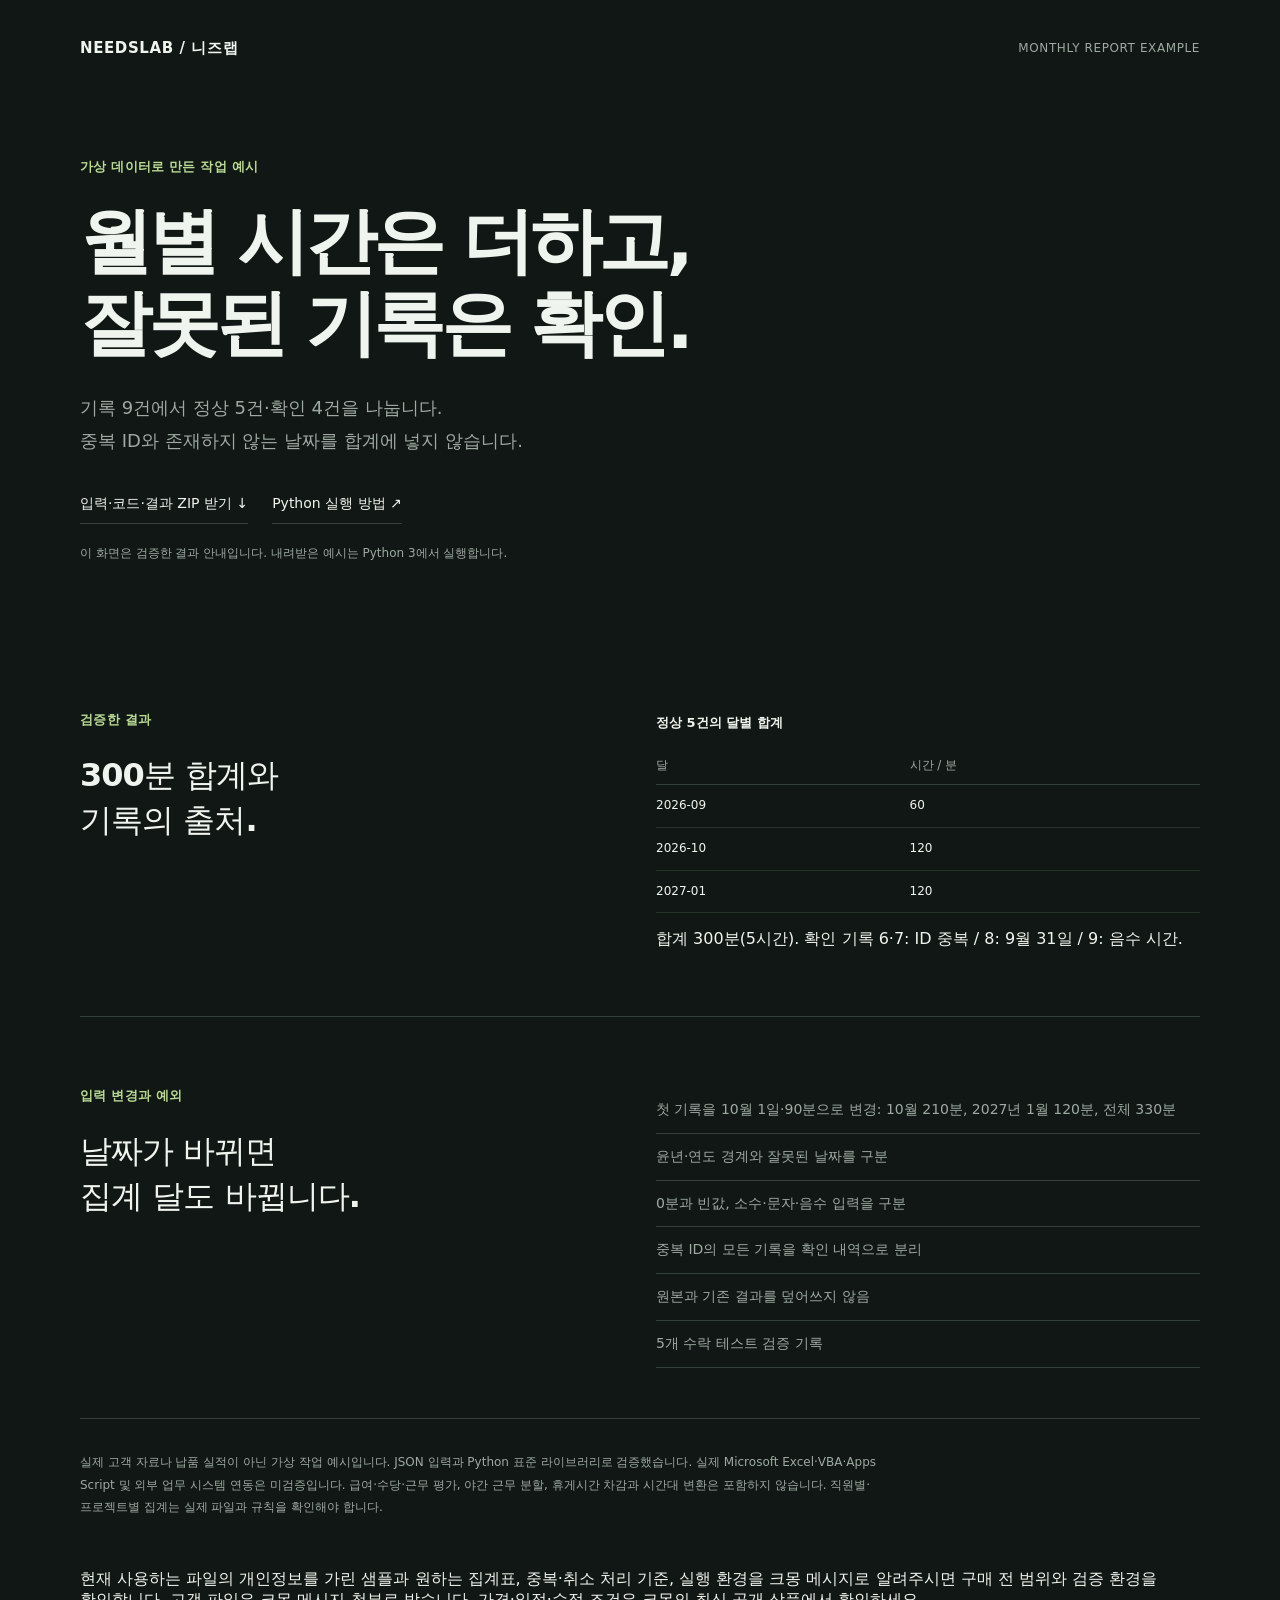
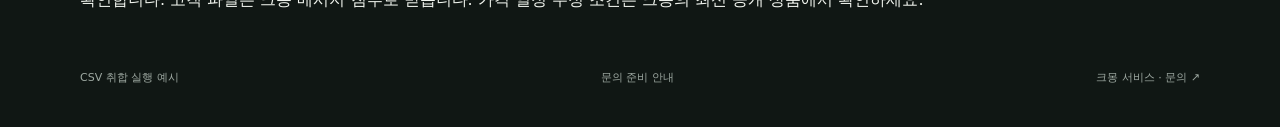
==== docs/monthly-worklog-example.html @ c30fd187 "Add verified fictional monthly worklog aggregation example" ====
<!doctype html>
<html lang="ko">
<head><meta charset="utf-8"><meta name="viewport" content="width=device-width,initial-scale=1"><title>월별 업무시간 집계 예시 | 니즈랩</title><meta name="description" content="가상 기록 9건을 월별로 집계하고 중복·잘못된 날짜를 분리하는 Python 작업 예시. 입력·코드·검증 결과를 확인하세요."><link rel="stylesheet" href="style.css"></head>
<body>
<header class="shell masthead"><a href="index.html">NEEDSLAB / 니즈랩</a><span>MONTHLY REPORT EXAMPLE</span></header>
<main class="shell">
<section class="hero"><p class="eyebrow">가상 데이터로 만든 작업 예시</p><h1>월별 시간은 더하고,<br>잘못된 기록은 확인.</h1><p class="intro">기록 9건에서 정상 5건·확인 4건을 나눕니다.<br>중복 ID와 존재하지 않는 날짜를 합계에 넣지 않습니다.</p><div class="actions"><a class="secondary" href="downloads/monthly-worklog-sample.zip" download>입력·코드·결과 ZIP 받기 ↓</a><a class="secondary" href="https://github.com/needsbuilder/excel-automation-demo/tree/main/monthly-worklog-example">Python 실행 방법 ↗</a></div><p class="micro">이 화면은 검증한 결과 안내입니다. 내려받은 예시는 Python 3에서 실행합니다.</p></section>
<section class="notes"><div><p class="eyebrow">검증한 결과</p><h2>300분 합계와<br>기록의 출처.</h2></div><div><table><caption>정상 5건의 달별 합계</caption><thead><tr><th scope="col">달</th><th scope="col">시간 / 분</th></tr></thead><tbody><tr><td>2026-09</td><td>60</td></tr><tr><td>2026-10</td><td>120</td></tr><tr><td>2027-01</td><td>120</td></tr></tbody></table><p>합계 300분(5시간). 확인 기록 6·7: ID 중복 / 8: 9월 31일 / 9: 음수 시간.</p></div></section>
<section class="notes"><div><p class="eyebrow">입력 변경과 예외</p><h2>날짜가 바뀌면<br>집계 달도 바뀝니다.</h2></div><ul><li>첫 기록을 10월 1일·90분으로 변경: 10월 210분, 2027년 1월 120분, 전체 330분</li><li>윤년·연도 경계와 잘못된 날짜를 구분</li><li>0분과 빈값, 소수·문자·음수 입력을 구분</li><li>중복 ID의 모든 기록을 확인 내역으로 분리</li><li>원본과 기존 결과를 덮어쓰지 않음</li><li><a href="https://github.com/needsbuilder/excel-automation-demo/blob/main/monthly-worklog-example/validation.json">5개 수락 테스트 검증 기록</a></li></ul></section>
<p class="boundary">실제 고객 자료나 납품 실적이 아닌 가상 작업 예시입니다. JSON 입력과 Python 표준 라이브러리로 검증했습니다. 실제 Microsoft Excel·VBA·Apps Script 및 외부 업무 시스템 연동은 미검증입니다. 급여·수당·근무 평가, 야간 근무 분할, 휴게시간 차감과 시간대 변환은 포함하지 않습니다. 직원별·프로젝트별 집계는 실제 파일과 규칙을 확인해야 합니다.</p>
<p>현재 사용하는 파일의 개인정보를 가린 샘플과 원하는 집계표, 중복·취소 처리 기준, 실행 환경을 <a href="https://kmong.com/gig/824498">크몽 메시지</a>로 알려주시면 구매 전 범위와 검증 환경을 확인합니다. 고객 파일은 크몽 메시지 첨부로 받습니다. 가격·일정·수정 조건은 크몽의 최신 공개 상품에서 확인하세요.</p>
</main><footer class="shell"><a href="index.html">CSV 취합 실행 예시</a><a href="https://github.com/needsbuilder/excel-automation-demo/blob/main/CONSULTATION.md">문의 준비 안내</a><a href="https://kmong.com/gig/824498">크몽 서비스 · 문의 ↗</a></footer>
</body></html>
---- docs/style.css ----
:root{color-scheme:dark;--bg:#101714;--pane:#19211d;--muted:#9ea9a2;--line:#344039;--fg:#f0f4ee;--accent:#b9d995;font-family:system-ui,-apple-system,BlinkMacSystemFont,"Apple SD Gothic Neo","Malgun Gothic",sans-serif}
*{box-sizing:border-box}body{margin:0;background:var(--bg);color:var(--fg);word-break:keep-all;overflow-wrap:anywhere}a{color:inherit;text-decoration:none}button,input{font:inherit}button,a{touch-action:manipulation}.shell{max-width:1200px;margin:auto;padding:0 40px}.masthead{display:flex;justify-content:space-between;align-items:center;gap:20px;height:96px;font-size:12px;letter-spacing:.05em}.masthead>a{font-size:15px;font-weight:700}.masthead>span{color:var(--muted)}.hero{padding:62px 0 66px}.eyebrow{color:var(--accent);font-size:13px;font-weight:600;letter-spacing:.02em;margin:0 0 24px}h1{font-size:clamp(40px,6vw,72px);line-height:1.14;letter-spacing:-.055em;font-weight:600;margin:0}.intro{color:var(--muted);font-size:18px;line-height:1.8;margin:28px 0}.actions{display:flex;gap:24px;align-items:center;flex-wrap:wrap}button{cursor:pointer;border:0;border-radius:6px;background:var(--accent);padding:16px 22px;color:#15200d;font-size:15px;font-weight:650}.actions button span{margin-left:26px}.secondary{font-size:14px;border-bottom:1px solid var(--line);padding:10px 0}.micro{font-size:12px;color:var(--muted);margin-top:19px;line-height:1.7}.workspace{display:grid;grid-template-columns:1fr 1.18fr;border:1px solid var(--line);border-radius:12px;overflow:hidden}.input-pane,.output-pane{padding:30px;min-width:0}.input-pane{background:var(--pane);border-right:1px solid var(--line)}.section-label{display:flex;justify-content:space-between;gap:14px;font-size:10px;letter-spacing:.04em;color:var(--muted)}h2{font-size:25px;line-height:1.4;font-weight:550;letter-spacing:-.03em;margin:24px 0 12px}.input-pane>p,.upload p{font-size:12px;color:var(--muted);line-height:1.9}.files{margin:26px 0 20px;display:grid;gap:14px}.file{border:1px solid var(--line);padding:17px;border-radius:6px;background:var(--bg)}.file>strong{font-size:14px}.file>span{float:right;color:var(--muted);font-size:12px}.file>p{font-size:12px;color:var(--muted);line-height:1.6;margin-bottom:0}.upload{font-size:12px;border-top:1px solid var(--line);padding-top:20px}.upload summary{cursor:pointer;font-size:13px}.upload label{display:block;margin:15px 0 10px}.upload input{max-width:100%;color:var(--muted);font-size:12px}.upload .quiet{margin-top:14px}.stats{display:grid;grid-template-columns:.8fr .8fr 1.4fr;gap:14px;padding:14px 0 22px}.stats strong{display:block;font-size:clamp(24px,3vw,34px);font-weight:600;letter-spacing:-.05em;font-variant-numeric:tabular-nums}.stats span{display:block;margin-top:7px;font-size:11px;color:var(--muted)}#message{color:var(--muted);font-size:12px;line-height:1.8;min-height:44px}.table-wrap{overflow:auto;margin-top:22px}table{width:100%;border-collapse:collapse;font-size:12px;line-height:1.8;text-align:left}caption{text-align:left;font-size:13px;font-weight:600;margin-bottom:12px}th{font-weight:500;color:var(--muted);border-bottom:1px solid var(--line);padding:8px 0}td{padding:10px 0;border-bottom:1px solid #27322b;vertical-align:top}th+th,td+td{padding-left:18px}#branches td:last-child,#branches th:last-child{text-align:right;font-variant-numeric:tabular-nums}.quiet{background:transparent;color:var(--fg);border:1px solid var(--line);font-size:12px;padding:11px 15px;font-weight:500}#download{margin-top:24px}button:disabled{opacity:.4;cursor:default}.notes{padding:70px 0 50px;display:grid;grid-template-columns:1fr 1fr;gap:32px;border-bottom:1px solid var(--line)}.notes h2{font-size:32px;margin:0}.notes ul{list-style:none;padding:0;margin:0}.notes li{font-size:14px;line-height:1.7;padding:11px 0;border-bottom:1px solid var(--line);color:var(--muted)}.boundary{font-size:12px;line-height:1.9;color:var(--muted);max-width:800px;padding:20px 0 34px}footer{display:flex;justify-content:space-between;gap:20px;align-items:center;font-size:11px;color:var(--muted);min-height:100px}button:hover:not(:disabled),a:hover{opacity:.85}:focus-visible{outline:2px solid var(--accent);outline-offset:5px}
.output-pane{scroll-margin-top:20px}
@media(max-width:760px){.shell{padding:0 22px}.masthead{height:80px}.masthead>span{display:none}.hero{padding:40px 0 48px}.intro{font-size:16px}.workspace{grid-template-columns:1fr}.input-pane{border-right:0;border-bottom:1px solid var(--line)}.input-pane,.output-pane{padding:24px}.notes{grid-template-columns:1fr;padding-top:48px;gap:25px}.notes h2{font-size:28px}footer{align-items:flex-start;flex-direction:column;justify-content:center;gap:14px;padding-bottom:24px}.stats{gap:8px}}
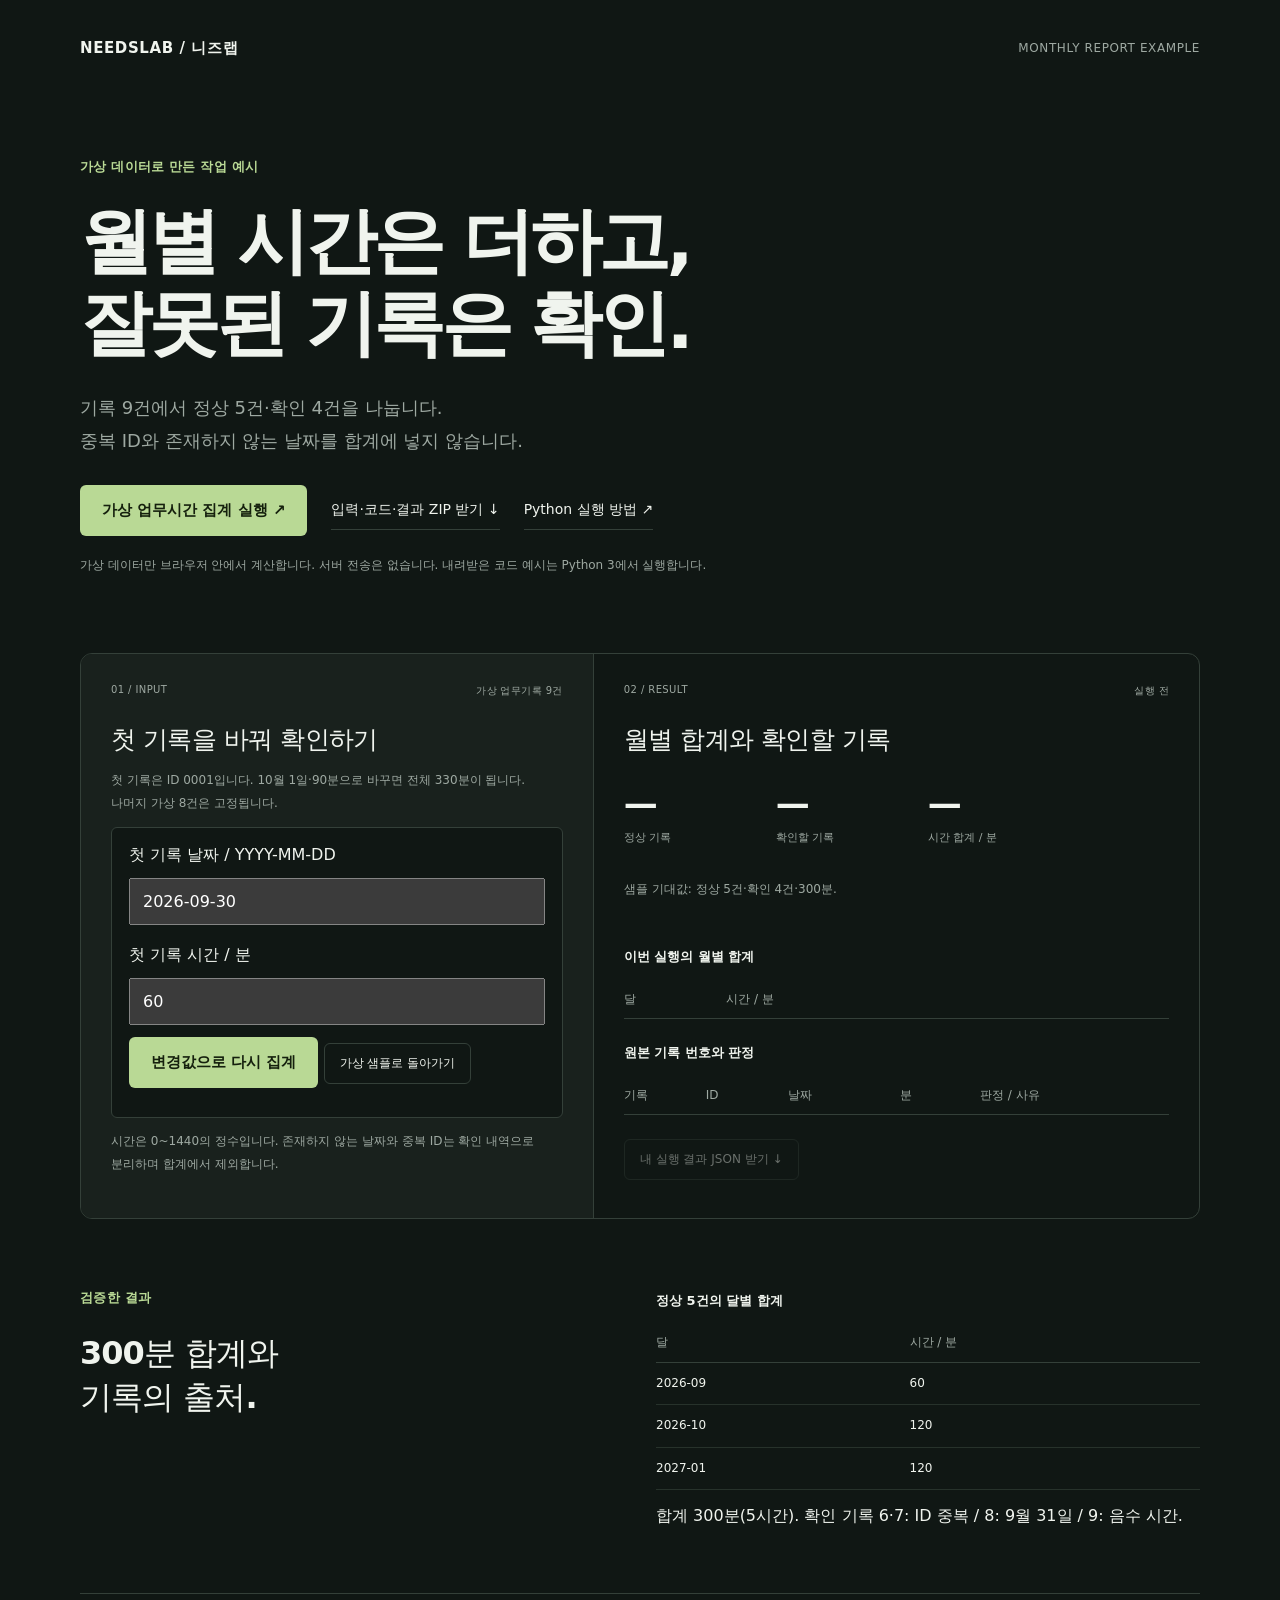
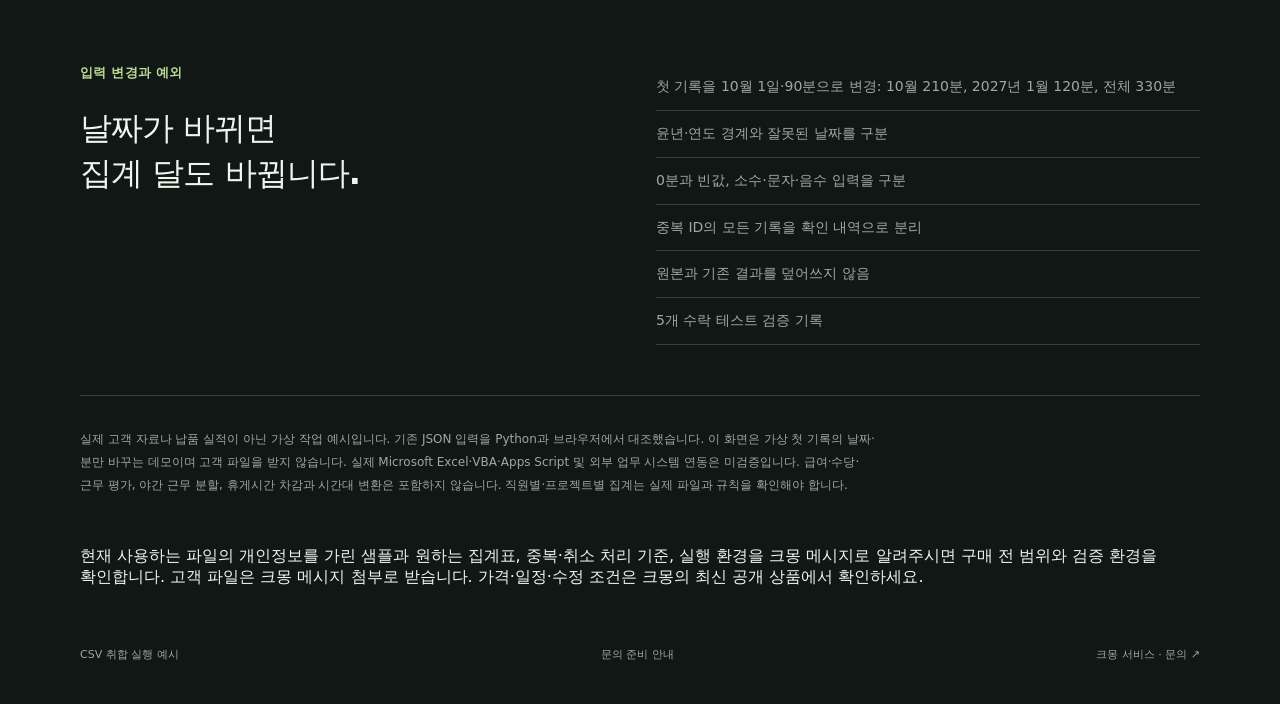
==== commit c34224e8: "Add browser execution for fictional monthly worklog example" ====
--- a/docs/monthly-worklog-example.html
+++ b/docs/monthly-worklog-example.html
@@ -1,13 +1,14 @@
 <!doctype html>
 <html lang="ko">
-<head><meta charset="utf-8"><meta name="viewport" content="width=device-width,initial-scale=1"><title>월별 업무시간 집계 예시 | 니즈랩</title><meta name="description" content="가상 기록 9건을 월별로 집계하고 중복·잘못된 날짜를 분리하는 Python 작업 예시. 입력·코드·검증 결과를 확인하세요."><link rel="stylesheet" href="style.css"></head>
+<head><meta charset="utf-8"><meta name="viewport" content="width=device-width,initial-scale=1"><title>월별 업무시간 집계 예시 | 니즈랩</title><meta name="description" content="가상 업무기록 9건을 브라우저에서 월별로 집계하고 날짜·시간을 바꿔 확인하는 작업 예시."><link rel="stylesheet" href="style.css"><script src="monthly-worklog.js" defer></script><script src="monthly-worklog-data.js" defer></script><script src="monthly-worklog-ui.js" defer></script></head>
 <body>
 <header class="shell masthead"><a href="index.html">NEEDSLAB / 니즈랩</a><span>MONTHLY REPORT EXAMPLE</span></header>
 <main class="shell">
-<section class="hero"><p class="eyebrow">가상 데이터로 만든 작업 예시</p><h1>월별 시간은 더하고,<br>잘못된 기록은 확인.</h1><p class="intro">기록 9건에서 정상 5건·확인 4건을 나눕니다.<br>중복 ID와 존재하지 않는 날짜를 합계에 넣지 않습니다.</p><div class="actions"><a class="secondary" href="downloads/monthly-worklog-sample.zip" download>입력·코드·결과 ZIP 받기 ↓</a><a class="secondary" href="https://github.com/needsbuilder/excel-automation-demo/tree/main/monthly-worklog-example">Python 실행 방법 ↗</a></div><p class="micro">이 화면은 검증한 결과 안내입니다. 내려받은 예시는 Python 3에서 실행합니다.</p></section>
+<section class="hero"><p class="eyebrow">가상 데이터로 만든 작업 예시</p><h1>월별 시간은 더하고,<br>잘못된 기록은 확인.</h1><p class="intro">기록 9건에서 정상 5건·확인 4건을 나눕니다.<br>중복 ID와 존재하지 않는 날짜를 합계에 넣지 않습니다.</p><div class="actions"><button id="run" type="button">가상 업무시간 집계 실행 ↗</button><a class="secondary" href="downloads/monthly-worklog-sample.zip" download>입력·코드·결과 ZIP 받기 ↓</a><a class="secondary" href="https://github.com/needsbuilder/excel-automation-demo/tree/main/monthly-worklog-example">Python 실행 방법 ↗</a></div><p class="micro">가상 데이터만 브라우저 안에서 계산합니다. 서버 전송은 없습니다. 내려받은 코드 예시는 Python 3에서 실행합니다.</p></section>
+<section class="workspace" aria-label="월별 업무시간 집계 데모"><div class="input-pane"><div class="section-label"><span>01 / INPUT</span><span>가상 업무기록 9건</span></div><h2>첫 기록을 바꿔 확인하기</h2><p>첫 기록은 ID 0001입니다. 10월 1일·90분으로 바꾸면 전체 330분이 됩니다. 나머지 가상 8건은 고정됩니다.</p><div class="file"><label for="first-date">첫 기록 날짜 / YYYY-MM-DD</label><input id="first-date" type="text" value="2026-09-30" maxlength="10" style="width:100%;padding:12px;margin:12px 0 20px"><label for="first-minutes">첫 기록 시간 / 분</label><input id="first-minutes" type="text" inputmode="numeric" value="60" maxlength="5" style="width:100%;padding:12px;margin:12px 0"><button id="recalculate" type="button" style="margin-bottom:12px">변경값으로 다시 집계</button> <button id="reset" class="quiet" type="button">가상 샘플로 돌아가기</button></div><p>시간은 0~1440의 정수입니다. 존재하지 않는 날짜와 중복 ID는 확인 내역으로 분리하며 합계에서 제외합니다.</p></div><div class="output-pane"><div class="section-label"><span>02 / RESULT</span><span id="state">실행 전</span></div><h2>월별 합계와 확인할 기록</h2><div class="stats"><div><strong id="normal">—</strong><span>정상 기록</span></div><div><strong id="review">—</strong><span>확인할 기록</span></div><div><strong id="minutes">—</strong><span>시간 합계 / 분</span></div></div><p id="message" role="status" aria-live="polite">샘플 기대값: 정상 5건·확인 4건·300분.</p><div class="table-wrap"><table><caption>이번 실행의 월별 합계</caption><thead><tr><th scope="col">달</th><th scope="col">시간 / 분</th></tr></thead><tbody id="months"></tbody></table></div><div class="table-wrap"><table><caption>원본 기록 번호와 판정</caption><thead><tr><th scope="col">기록</th><th scope="col">ID</th><th scope="col">날짜</th><th scope="col">분</th><th scope="col">판정 / 사유</th></tr></thead><tbody id="results"></tbody></table></div><button id="download" class="quiet" type="button" disabled>내 실행 결과 JSON 받기 ↓</button></div></section>
 <section class="notes"><div><p class="eyebrow">검증한 결과</p><h2>300분 합계와<br>기록의 출처.</h2></div><div><table><caption>정상 5건의 달별 합계</caption><thead><tr><th scope="col">달</th><th scope="col">시간 / 분</th></tr></thead><tbody><tr><td>2026-09</td><td>60</td></tr><tr><td>2026-10</td><td>120</td></tr><tr><td>2027-01</td><td>120</td></tr></tbody></table><p>합계 300분(5시간). 확인 기록 6·7: ID 중복 / 8: 9월 31일 / 9: 음수 시간.</p></div></section>
 <section class="notes"><div><p class="eyebrow">입력 변경과 예외</p><h2>날짜가 바뀌면<br>집계 달도 바뀝니다.</h2></div><ul><li>첫 기록을 10월 1일·90분으로 변경: 10월 210분, 2027년 1월 120분, 전체 330분</li><li>윤년·연도 경계와 잘못된 날짜를 구분</li><li>0분과 빈값, 소수·문자·음수 입력을 구분</li><li>중복 ID의 모든 기록을 확인 내역으로 분리</li><li>원본과 기존 결과를 덮어쓰지 않음</li><li><a href="https://github.com/needsbuilder/excel-automation-demo/blob/main/monthly-worklog-example/validation.json">5개 수락 테스트 검증 기록</a></li></ul></section>
-<p class="boundary">실제 고객 자료나 납품 실적이 아닌 가상 작업 예시입니다. JSON 입력과 Python 표준 라이브러리로 검증했습니다. 실제 Microsoft Excel·VBA·Apps Script 및 외부 업무 시스템 연동은 미검증입니다. 급여·수당·근무 평가, 야간 근무 분할, 휴게시간 차감과 시간대 변환은 포함하지 않습니다. 직원별·프로젝트별 집계는 실제 파일과 규칙을 확인해야 합니다.</p>
+<p class="boundary">실제 고객 자료나 납품 실적이 아닌 가상 작업 예시입니다. 기존 JSON 입력을 Python과 브라우저에서 대조했습니다. 이 화면은 가상 첫 기록의 날짜·분만 바꾸는 데모이며 고객 파일을 받지 않습니다. 실제 Microsoft Excel·VBA·Apps Script 및 외부 업무 시스템 연동은 미검증입니다. 급여·수당·근무 평가, 야간 근무 분할, 휴게시간 차감과 시간대 변환은 포함하지 않습니다. 직원별·프로젝트별 집계는 실제 파일과 규칙을 확인해야 합니다.</p>
 <p>현재 사용하는 파일의 개인정보를 가린 샘플과 원하는 집계표, 중복·취소 처리 기준, 실행 환경을 <a href="https://kmong.com/gig/824498">크몽 메시지</a>로 알려주시면 구매 전 범위와 검증 환경을 확인합니다. 고객 파일은 크몽 메시지 첨부로 받습니다. 가격·일정·수정 조건은 크몽의 최신 공개 상품에서 확인하세요.</p>
 </main><footer class="shell"><a href="index.html">CSV 취합 실행 예시</a><a href="https://github.com/needsbuilder/excel-automation-demo/blob/main/CONSULTATION.md">문의 준비 안내</a><a href="https://kmong.com/gig/824498">크몽 서비스 · 문의 ↗</a></footer>
 </body></html>
